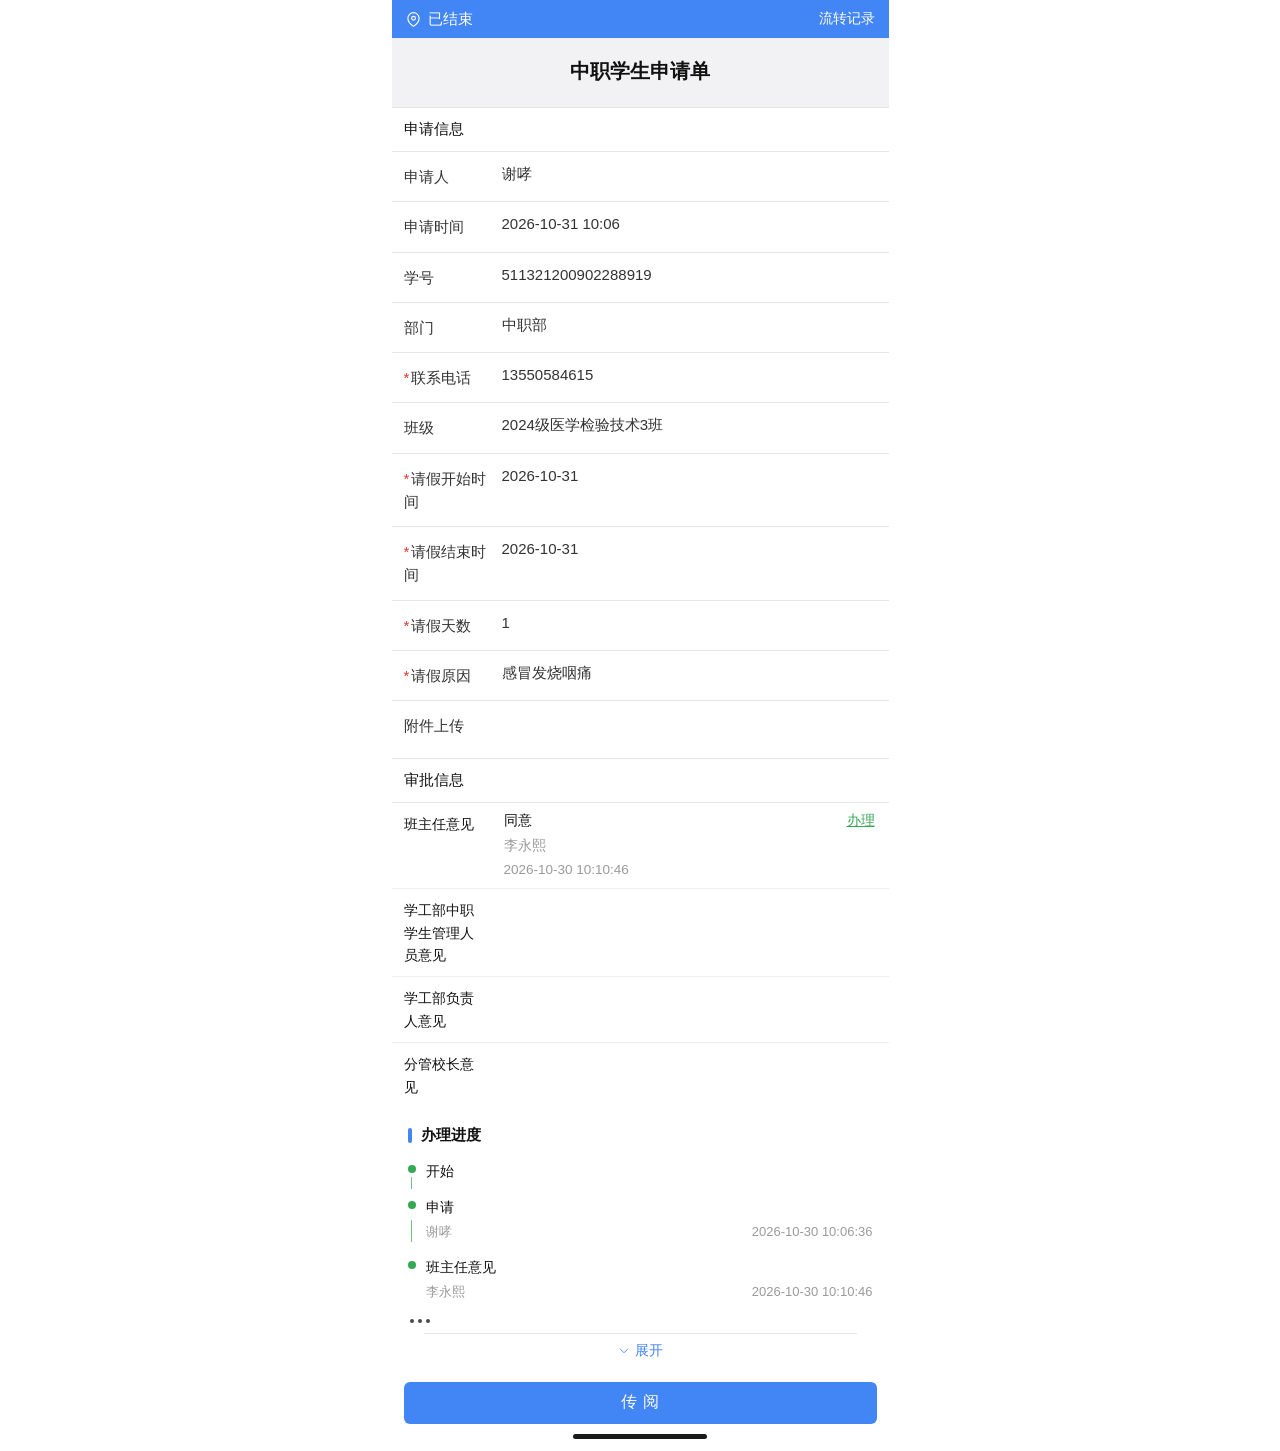
==== detail.html @ ee457fcc "shiwu-zhongxin: static offline build with local mock backend" ====
<!DOCTYPE html>
<html lang="zh-CN">
<head>
<meta charset="UTF-8">
<meta name="viewport" content="width=device-width, initial-scale=1.0">
<title>中职学生请假流程</title>
<style>
  * { margin: 0; padding: 0; box-sizing: border-box; -webkit-tap-highlight-color: transparent; }
  body {
    font-family: -apple-system, "PingFang SC", "Helvetica Neue", "Microsoft YaHei", sans-serif;
    background: #fff;
    max-width: 497px;
    margin: 0 auto;
    min-height: 100vh;
    display: flex; flex-direction: column;
    color: #333;
  }

  /* ===== 应用导航栏 ===== */
  .navbar {
    background: #fbfbfb;
    padding: 10px 16px 6px;
    text-align: center;
    position: relative;
    border-bottom: 1px solid #ececec;
  }
  .navbar .close {
    position: absolute; left: 16px; top: 13px;
    font-size: 22px; font-weight: 300; color: #111; line-height: 1;
    text-decoration: none;
  }
  .navbar .more {
    position: absolute; right: 16px; top: 14px;
    display: flex; gap: 4px;
  }
  .navbar .more i {
    width: 5px; height: 5px; border-radius: 50%;
    background: #111; display: block;
  }
  .navbar h1 { font-size: 17px; font-weight: 600; color: #111; }
  .navbar .url { font-size: 11px; color: #8e8e93; margin-top: 3px; }

  /* ===== 蓝色状态条 ===== */
  .status-bar {
    background: #4285f4;
    color: #fff;
    display: flex; justify-content: space-between; align-items: center;
    height: 38px;
    padding: 0 14px;
    font-size: 15px;
  }
  .status-bar .left { display: flex; align-items: center; gap: 7px; }
  .pin-icon { width: 15px; height: 15px; flex-shrink: 0; }
  .status-bar .right { font-size: 14px; }

  /* 收起上方的分隔横线 */
  .divider { height: 1px; background: #e5e5e5; margin: 0 16px; }

  /* ===== 表单区 ===== */
  .form-list { background: #fff; }
  .form-item {
    display: flex;
    border-bottom: 1px solid #eee;
    position: relative;
  }
  .form-item .form-label {
    width: 96px; flex-shrink: 0;
    padding: 10px 2px 10px 12px;
    font-size: 14px; color: #111; line-height: 1.6;
  }
  .form-item .form-content {
    flex: 1; padding: 9px 14px 11px 16px;
    font-size: 14px; color: #111;
  }
  .form-item .handle {
    color: #34a853; font-size: 14px;
    position: absolute; right: 14px;
  }
  .form-content .sub { color: #9a9a9a; font-size: 13.5px; margin-top: 7px; }

  .gap { height: 6px; background: #fff; }

  /* ===== 申请单页面 ===== */
  .page-title {
    background: #f2f2f4;
    text-align: center;
    font-size: 20px; font-weight: 600; color: #111;
    padding: 20px 0 22px;
  }
  .section-head {
    background: #fff;
    padding: 12px 12px;
    font-size: 15px; color: #111;
    border-bottom: 1px solid #e5e5e5;
    border-top: 1px solid #e5e5e5;
  }
  .info-item {
    display: flex;
    background: #fff;
    border-bottom: 1px solid #e5e5e5;
  }
  .info-item .info-label {
    width: 110px; flex-shrink: 0;
    padding: 13px 4px 13px 12px;
    font-size: 15px; color: #333; line-height: 1.55;
  }
  .info-item .info-label .req { color: #e53935; margin-right: 2px; }
  .info-item .info-value {
    flex: 1;
    padding: 13px 14px 13px 0;
    font-size: 15px; color: #333;
  }

  /* ===== 办理进度卡片 ===== */
  .progress-card {
    background: #fff;
    padding: 12px 16px 0;
  }
  .progress-title {
    display: flex; align-items: center; gap: 9px;
    font-size: 15px; font-weight: 600; color: #111;
  }
  .progress-title::before {
    content: ""; width: 4px; height: 15px;
    background: #4285f4; border-radius: 3px;
  }
  
  .timeline { list-style: none; margin-top: 16px; }
  
  .timeline li {
    position: relative;
    padding-left: 18px;
    padding-bottom: 16px; /* 节点间距 */
  }
  .timeline li:last-child { padding-bottom: 10px; }
  
  .timeline li::before {
    content: ""; position: absolute; left: 0; top: 4px;
    width: 8px; height: 8px; border-radius: 50%;
    background: #34a853;
    z-index: 1;
  }
  
  /* 🌟 核心修复：定义好上下安全区（留白），利用 margin 自动完美居中 */
  .timeline li::after {
    content: ""; 
    position: absolute; 
    left: 3.5px; 
    width: 1px;
    background: #6fbf87;
    border-radius: 1px;
    
    top: 14px; /* 距离上方绿球底部有 2px 空隙 */
    bottom: 6px; /* 距离下方绿球顶部有 2px 空隙 */
    margin: auto 0; /* 在这段安全区内自动垂直居中 */
  }

  /* 🌟 第二、三根线：长度保持原样（22px），完美居中 */
  .timeline li:not(:first-child)::after {
    height: 22px; 
  }

  /* 🌟 第一根线：稍微加长（12px），完美居中 */
  .timeline li:first-child::after {
    height: 12px; 
  }

  .timeline li:last-child::after { display: none; }
  
  .timeline .step-name { 
    font-size: 14px; 
    color: #111; 
    font-weight: 500; 
    line-height: 20px; 
  }
  
  .timeline .detail {
    display: flex; justify-content: space-between;
    margin-top: 6px; 
    padding-left: 0; 
    font-size: 13px; color: #9a9a9a;
    line-height: 18px;
  }
  
  /* 强制数字等宽，右侧时间对齐 */
  .timeline .detail span:last-child {
    font-variant-numeric: tabular-nums; 
    font-feature-settings: "tnum";
    text-align: right;
  }

  /* 默认折叠 */
  .timeline li.extra { display: none; }
  .timeline.expanded li.extra { display: block; }
  
  /* 折叠时第三步下方不显示绿线 */
  .timeline:not(.expanded) li:nth-child(3)::after { display: none !important; }

  /* ===== 三个点精确对齐 ===== */
  .dots {
    display: flex;
    align-items: center;
    padding-left: 2px; 
    padding-top: 2px;
    padding-bottom: 10px;
  }
  .dots i {
    width: 4px;
    height: 4px;
    border-radius: 50%;
    background: #4a4a4a;
    display: block;
    flex-shrink: 0;
  }
  .dots i + i {
    margin-left: 4px; 
  }

  /* ===== 展开/收起按钮 ===== */
  .collapse {
    display: flex;
    justify-content: center;
    align-items: center;
    color: #4285f4;
    font-size: 14px;
    padding: 8px 0 14px;
    cursor: pointer;
  }
  .collapse .chev { 
    width: 14px; 
    height: 14px; 
    margin-right: 4px; 
    transition: transform .2s; 
  }
  .collapse.closed .chev { 
    transform: rotate(180deg); 
  }

  /* ===== 底部按钮 ===== */
  .footer {
    margin-top: auto;
    background: #fff;
    padding: 8px 12px 4px;
  }
  .btn-circulate {
    display: block; width: 100%;
    background: #4285f4; color: #fff;
    border: none; border-radius: 6px;
    height: 42px;
    font-size: 16px; letter-spacing: 6px; text-indent: 6px;
    cursor: pointer;
  }
  .btn-circulate:active { background: #3372dd; }

  .home-indicator {
    width: 134px; height: 5px; border-radius: 3px;
    background: #1a1a1a;
    margin: 10px auto 8px;
  }
</style>
</head>
<body>

  <div class="status-bar">
    <span class="left"><svg class="pin-icon" viewBox="0 0 24 24" fill="none" stroke="#ffffff" stroke-width="1.8" stroke-linecap="round" stroke-linejoin="round"><path d="M21 10c0 7-9 13-9 13s-9-6-9-13a9 9 0 0 1 18 0z"/><circle cx="12" cy="10" r="3"/></svg>已结束</span>
    <span class="right">流转记录</span>
  </div>

  <div class="page-title">中职学生申请单</div>

  <div class="section-head">申请信息</div>
  <div class="info-item">
    <div class="info-label">申请人</div>
    <div class="info-value">谢哮</div>
  </div>
  <div class="info-item">
    <div class="info-label">申请时间</div>
    <div class="info-value">2026-10-31 10:06</div>
  </div>
  <div class="info-item">
    <div class="info-label">学号</div>
    <div class="info-value">511321200902288919</div>
  </div>
  <div class="info-item">
    <div class="info-label">部门</div>
    <div class="info-value">中职部</div>
  </div>
  <div class="info-item">
    <div class="info-label"><span class="req">*</span>联系电话</div>
    <div class="info-value">13550584615</div>
  </div>
  <div class="info-item">
    <div class="info-label">班级</div>
    <div class="info-value">2024级医学检验技术3班</div>
  </div>
  <div class="info-item">
    <div class="info-label"><span class="req">*</span>请假开始时间</div>
    <div class="info-value">2026-10-31</div>
  </div>
  <div class="info-item">
    <div class="info-label"><span class="req">*</span>请假结束时间</div>
    <div class="info-value">2026-10-31</div>
  </div>
  <div class="info-item">
    <div class="info-label"><span class="req">*</span>请假天数</div>
    <div class="info-value">1</div>
  </div>
  <div class="info-item">
    <div class="info-label"><span class="req">*</span>请假原因</div>
    <div class="info-value">感冒发烧咽痛</div>
  </div>
  <div class="info-item" style="border-bottom:none;">
    <div class="info-label">附件上传</div>
    <div class="info-value"></div>
  </div>

  <div class="section-head" style="margin-top:8px;">审批信息</div>

  <div class="form-list">
    <div class="form-item">
      <div class="form-label">班主任意见</div>
      <div class="form-content">
        <a class="handle" href="javascript:;">办理</a>
        <div>同意</div>
        <div class="sub">李永熙</div>
        <div class="sub">2026-10-30 10:10:46</div>
      </div>
    </div>
    <div class="form-item">
      <div class="form-label">学工部中职学生管理人员意见</div>
      <div class="form-content"></div>
    </div>
    <div class="form-item">
      <div class="form-label">学工部负责人意见</div>
      <div class="form-content"></div>
    </div>
    <div class="form-item" style="border-bottom:none;">
      <div class="form-label">分管校长意见</div>
      <div class="form-content"></div>
    </div>
  </div>

  <div class="gap"></div>

  <div class="progress-card">
    <div class="progress-title">办理进度</div>
    <ul class="timeline">
      <li>
        <div class="step-name">开始</div>
      </li>
      <li>
        <div class="step-name">申请</div>
        <div class="detail"><span>谢哮</span><span>2026-10-30 10:06:36</span></div>
      </li>
      <li>
        <div class="step-name">班主任意见</div>
        <div class="detail"><span>李永熙</span><span>2026-10-30 10:10:46</span></div>
      </li>
      <li class="extra">
        <div class="step-name">已结束</div>
      </li>
    </ul>
    
    <div class="dots" id="dots"><i></i><i></i><i></i></div>
    <div class="divider"></div>
    
    <div class="collapse closed" id="btnCollapse">
      <svg class="chev" viewBox="0 0 24 24" fill="none" stroke="currentColor" stroke-width="1.5" stroke-linecap="round" stroke-linejoin="round"><polyline points="6 15 12 9 18 15"></polyline></svg>
      <span id="collapseText">展开</span>
    </div>
  </div>

  <script>
    const btn = document.getElementById('btnCollapse');
    const tl = document.querySelector('.timeline');
    const dots = document.getElementById('dots');
    const text = document.getElementById('collapseText');
    btn.addEventListener('click', () => {
      const expanded = tl.classList.toggle('expanded');
      btn.classList.toggle('closed', !expanded);
      text.textContent = expanded ? '收起' : '展开';
      dots.style.display = expanded ? 'none' : 'flex';
    });
  </script>

  <div class="footer">
    <button class="btn-circulate">传阅</button>
    <div class="home-indicator"></div>
  </div>

</body>
</html>
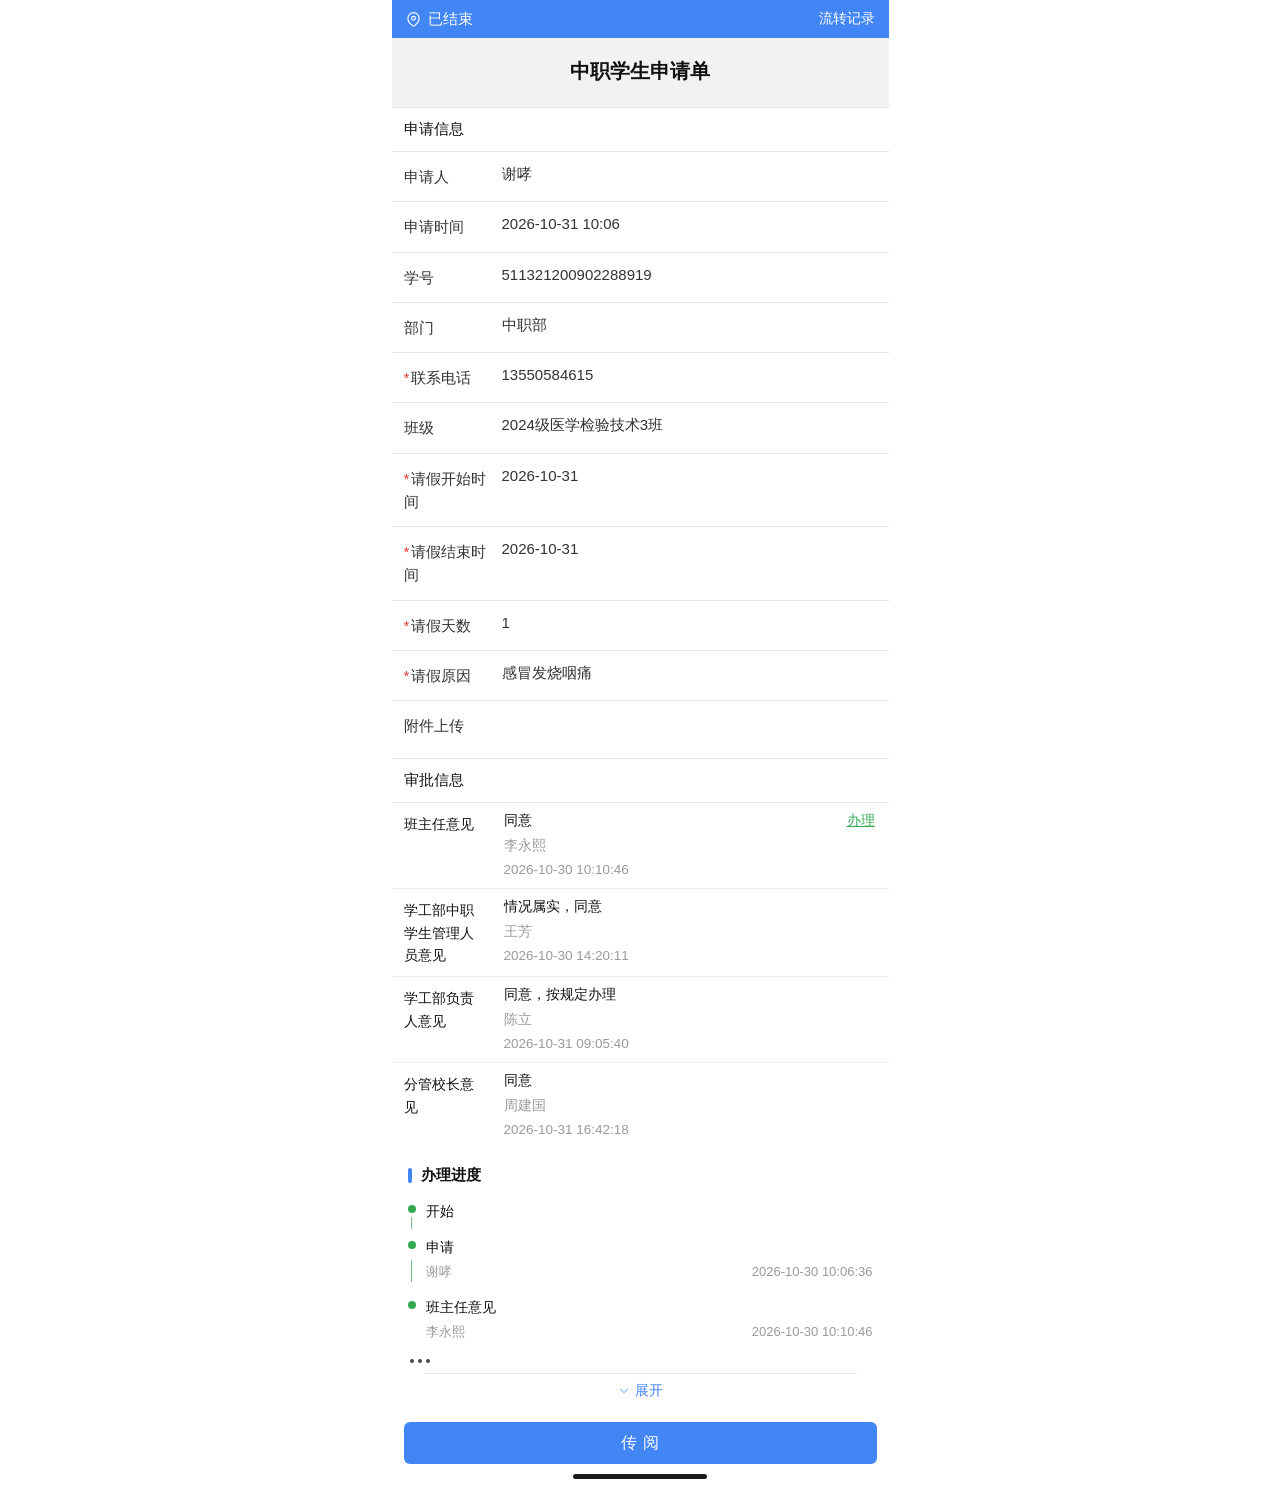
==== commit 52200a8d: "fix: detail expand, 4-level approval, circulate feedback" ====
--- a/detail.html
+++ b/detail.html
@@ -1,392 +1,447 @@
-<!DOCTYPE html>
-<html lang="zh-CN">
-<head>
-<meta charset="UTF-8">
-<meta name="viewport" content="width=device-width, initial-scale=1.0">
-<title>中职学生请假流程</title>
-<style>
-  * { margin: 0; padding: 0; box-sizing: border-box; -webkit-tap-highlight-color: transparent; }
-  body {
-    font-family: -apple-system, "PingFang SC", "Helvetica Neue", "Microsoft YaHei", sans-serif;
-    background: #fff;
-    max-width: 497px;
-    margin: 0 auto;
-    min-height: 100vh;
-    display: flex; flex-direction: column;
-    color: #333;
-  }
-
-  /* ===== 应用导航栏 ===== */
-  .navbar {
-    background: #fbfbfb;
-    padding: 10px 16px 6px;
-    text-align: center;
-    position: relative;
-    border-bottom: 1px solid #ececec;
-  }
-  .navbar .close {
-    position: absolute; left: 16px; top: 13px;
-    font-size: 22px; font-weight: 300; color: #111; line-height: 1;
-    text-decoration: none;
-  }
-  .navbar .more {
-    position: absolute; right: 16px; top: 14px;
-    display: flex; gap: 4px;
-  }
-  .navbar .more i {
-    width: 5px; height: 5px; border-radius: 50%;
-    background: #111; display: block;
-  }
-  .navbar h1 { font-size: 17px; font-weight: 600; color: #111; }
-  .navbar .url { font-size: 11px; color: #8e8e93; margin-top: 3px; }
-
-  /* ===== 蓝色状态条 ===== */
-  .status-bar {
-    background: #4285f4;
-    color: #fff;
-    display: flex; justify-content: space-between; align-items: center;
-    height: 38px;
-    padding: 0 14px;
-    font-size: 15px;
-  }
-  .status-bar .left { display: flex; align-items: center; gap: 7px; }
-  .pin-icon { width: 15px; height: 15px; flex-shrink: 0; }
-  .status-bar .right { font-size: 14px; }
-
-  /* 收起上方的分隔横线 */
-  .divider { height: 1px; background: #e5e5e5; margin: 0 16px; }
-
-  /* ===== 表单区 ===== */
-  .form-list { background: #fff; }
-  .form-item {
-    display: flex;
-    border-bottom: 1px solid #eee;
-    position: relative;
-  }
-  .form-item .form-label {
-    width: 96px; flex-shrink: 0;
-    padding: 10px 2px 10px 12px;
-    font-size: 14px; color: #111; line-height: 1.6;
-  }
-  .form-item .form-content {
-    flex: 1; padding: 9px 14px 11px 16px;
-    font-size: 14px; color: #111;
-  }
-  .form-item .handle {
-    color: #34a853; font-size: 14px;
-    position: absolute; right: 14px;
-  }
-  .form-content .sub { color: #9a9a9a; font-size: 13.5px; margin-top: 7px; }
-
-  .gap { height: 6px; background: #fff; }
-
-  /* ===== 申请单页面 ===== */
-  .page-title {
-    background: #f2f2f4;
-    text-align: center;
-    font-size: 20px; font-weight: 600; color: #111;
-    padding: 20px 0 22px;
-  }
-  .section-head {
-    background: #fff;
-    padding: 12px 12px;
-    font-size: 15px; color: #111;
-    border-bottom: 1px solid #e5e5e5;
-    border-top: 1px solid #e5e5e5;
-  }
-  .info-item {
-    display: flex;
-    background: #fff;
-    border-bottom: 1px solid #e5e5e5;
-  }
-  .info-item .info-label {
-    width: 110px; flex-shrink: 0;
-    padding: 13px 4px 13px 12px;
-    font-size: 15px; color: #333; line-height: 1.55;
-  }
-  .info-item .info-label .req { color: #e53935; margin-right: 2px; }
-  .info-item .info-value {
-    flex: 1;
-    padding: 13px 14px 13px 0;
-    font-size: 15px; color: #333;
-  }
-
-  /* ===== 办理进度卡片 ===== */
-  .progress-card {
-    background: #fff;
-    padding: 12px 16px 0;
-  }
-  .progress-title {
-    display: flex; align-items: center; gap: 9px;
-    font-size: 15px; font-weight: 600; color: #111;
-  }
-  .progress-title::before {
-    content: ""; width: 4px; height: 15px;
-    background: #4285f4; border-radius: 3px;
-  }
-  
-  .timeline { list-style: none; margin-top: 16px; }
-  
-  .timeline li {
-    position: relative;
-    padding-left: 18px;
-    padding-bottom: 16px; /* 节点间距 */
-  }
-  .timeline li:last-child { padding-bottom: 10px; }
-  
-  .timeline li::before {
-    content: ""; position: absolute; left: 0; top: 4px;
-    width: 8px; height: 8px; border-radius: 50%;
-    background: #34a853;
-    z-index: 1;
-  }
-  
-  /* 🌟 核心修复：定义好上下安全区（留白），利用 margin 自动完美居中 */
-  .timeline li::after {
-    content: ""; 
-    position: absolute; 
-    left: 3.5px; 
-    width: 1px;
-    background: #6fbf87;
-    border-radius: 1px;
-    
-    top: 14px; /* 距离上方绿球底部有 2px 空隙 */
-    bottom: 6px; /* 距离下方绿球顶部有 2px 空隙 */
-    margin: auto 0; /* 在这段安全区内自动垂直居中 */
-  }
-
-  /* 🌟 第二、三根线：长度保持原样（22px），完美居中 */
-  .timeline li:not(:first-child)::after {
-    height: 22px; 
-  }
-
-  /* 🌟 第一根线：稍微加长（12px），完美居中 */
-  .timeline li:first-child::after {
-    height: 12px; 
-  }
-
-  .timeline li:last-child::after { display: none; }
-  
-  .timeline .step-name { 
-    font-size: 14px; 
-    color: #111; 
-    font-weight: 500; 
-    line-height: 20px; 
-  }
-  
-  .timeline .detail {
-    display: flex; justify-content: space-between;
-    margin-top: 6px; 
-    padding-left: 0; 
-    font-size: 13px; color: #9a9a9a;
-    line-height: 18px;
-  }
-  
-  /* 强制数字等宽，右侧时间对齐 */
-  .timeline .detail span:last-child {
-    font-variant-numeric: tabular-nums; 
-    font-feature-settings: "tnum";
-    text-align: right;
-  }
-
-  /* 默认折叠 */
-  .timeline li.extra { display: none; }
-  .timeline.expanded li.extra { display: block; }
-  
-  /* 折叠时第三步下方不显示绿线 */
-  .timeline:not(.expanded) li:nth-child(3)::after { display: none !important; }
-
-  /* ===== 三个点精确对齐 ===== */
-  .dots {
-    display: flex;
-    align-items: center;
-    padding-left: 2px; 
-    padding-top: 2px;
-    padding-bottom: 10px;
-  }
-  .dots i {
-    width: 4px;
-    height: 4px;
-    border-radius: 50%;
-    background: #4a4a4a;
-    display: block;
-    flex-shrink: 0;
-  }
-  .dots i + i {
-    margin-left: 4px; 
-  }
-
-  /* ===== 展开/收起按钮 ===== */
-  .collapse {
-    display: flex;
-    justify-content: center;
-    align-items: center;
-    color: #4285f4;
-    font-size: 14px;
-    padding: 8px 0 14px;
-    cursor: pointer;
-  }
-  .collapse .chev { 
-    width: 14px; 
-    height: 14px; 
-    margin-right: 4px; 
-    transition: transform .2s; 
-  }
-  .collapse.closed .chev { 
-    transform: rotate(180deg); 
-  }
-
-  /* ===== 底部按钮 ===== */
-  .footer {
-    margin-top: auto;
-    background: #fff;
-    padding: 8px 12px 4px;
-  }
-  .btn-circulate {
-    display: block; width: 100%;
-    background: #4285f4; color: #fff;
-    border: none; border-radius: 6px;
-    height: 42px;
-    font-size: 16px; letter-spacing: 6px; text-indent: 6px;
-    cursor: pointer;
-  }
-  .btn-circulate:active { background: #3372dd; }
-
-  .home-indicator {
-    width: 134px; height: 5px; border-radius: 3px;
-    background: #1a1a1a;
-    margin: 10px auto 8px;
-  }
-</style>
-</head>
-<body>
-
-  <div class="status-bar">
-    <span class="left"><svg class="pin-icon" viewBox="0 0 24 24" fill="none" stroke="#ffffff" stroke-width="1.8" stroke-linecap="round" stroke-linejoin="round"><path d="M21 10c0 7-9 13-9 13s-9-6-9-13a9 9 0 0 1 18 0z"/><circle cx="12" cy="10" r="3"/></svg>已结束</span>
-    <span class="right">流转记录</span>
-  </div>
-
-  <div class="page-title">中职学生申请单</div>
-
-  <div class="section-head">申请信息</div>
-  <div class="info-item">
-    <div class="info-label">申请人</div>
-    <div class="info-value">谢哮</div>
-  </div>
-  <div class="info-item">
-    <div class="info-label">申请时间</div>
-    <div class="info-value">2026-10-31 10:06</div>
-  </div>
-  <div class="info-item">
-    <div class="info-label">学号</div>
-    <div class="info-value">511321200902288919</div>
-  </div>
-  <div class="info-item">
-    <div class="info-label">部门</div>
-    <div class="info-value">中职部</div>
-  </div>
-  <div class="info-item">
-    <div class="info-label"><span class="req">*</span>联系电话</div>
-    <div class="info-value">13550584615</div>
-  </div>
-  <div class="info-item">
-    <div class="info-label">班级</div>
-    <div class="info-value">2024级医学检验技术3班</div>
-  </div>
-  <div class="info-item">
-    <div class="info-label"><span class="req">*</span>请假开始时间</div>
-    <div class="info-value">2026-10-31</div>
-  </div>
-  <div class="info-item">
-    <div class="info-label"><span class="req">*</span>请假结束时间</div>
-    <div class="info-value">2026-10-31</div>
-  </div>
-  <div class="info-item">
-    <div class="info-label"><span class="req">*</span>请假天数</div>
-    <div class="info-value">1</div>
-  </div>
-  <div class="info-item">
-    <div class="info-label"><span class="req">*</span>请假原因</div>
-    <div class="info-value">感冒发烧咽痛</div>
-  </div>
-  <div class="info-item" style="border-bottom:none;">
-    <div class="info-label">附件上传</div>
-    <div class="info-value"></div>
-  </div>
-
-  <div class="section-head" style="margin-top:8px;">审批信息</div>
-
-  <div class="form-list">
-    <div class="form-item">
-      <div class="form-label">班主任意见</div>
-      <div class="form-content">
-        <a class="handle" href="javascript:;">办理</a>
-        <div>同意</div>
-        <div class="sub">李永熙</div>
-        <div class="sub">2026-10-30 10:10:46</div>
-      </div>
-    </div>
-    <div class="form-item">
-      <div class="form-label">学工部中职学生管理人员意见</div>
-      <div class="form-content"></div>
-    </div>
-    <div class="form-item">
-      <div class="form-label">学工部负责人意见</div>
-      <div class="form-content"></div>
-    </div>
-    <div class="form-item" style="border-bottom:none;">
-      <div class="form-label">分管校长意见</div>
-      <div class="form-content"></div>
-    </div>
-  </div>
-
-  <div class="gap"></div>
-
-  <div class="progress-card">
-    <div class="progress-title">办理进度</div>
-    <ul class="timeline">
-      <li>
-        <div class="step-name">开始</div>
-      </li>
-      <li>
-        <div class="step-name">申请</div>
-        <div class="detail"><span>谢哮</span><span>2026-10-30 10:06:36</span></div>
-      </li>
-      <li>
-        <div class="step-name">班主任意见</div>
-        <div class="detail"><span>李永熙</span><span>2026-10-30 10:10:46</span></div>
-      </li>
-      <li class="extra">
-        <div class="step-name">已结束</div>
-      </li>
-    </ul>
-    
-    <div class="dots" id="dots"><i></i><i></i><i></i></div>
-    <div class="divider"></div>
-    
-    <div class="collapse closed" id="btnCollapse">
-      <svg class="chev" viewBox="0 0 24 24" fill="none" stroke="currentColor" stroke-width="1.5" stroke-linecap="round" stroke-linejoin="round"><polyline points="6 15 12 9 18 15"></polyline></svg>
-      <span id="collapseText">展开</span>
-    </div>
-  </div>
-
-  <script>
-    const btn = document.getElementById('btnCollapse');
-    const tl = document.querySelector('.timeline');
-    const dots = document.getElementById('dots');
-    const text = document.getElementById('collapseText');
-    btn.addEventListener('click', () => {
-      const expanded = tl.classList.toggle('expanded');
-      btn.classList.toggle('closed', !expanded);
-      text.textContent = expanded ? '收起' : '展开';
-      dots.style.display = expanded ? 'none' : 'flex';
-    });
-  </script>
-
-  <div class="footer">
-    <button class="btn-circulate">传阅</button>
-    <div class="home-indicator"></div>
-  </div>
-
-</body>
+<!DOCTYPE html>
+<html lang="zh-CN">
+<head>
+<meta charset="UTF-8">
+<meta name="viewport" content="width=device-width, initial-scale=1.0">
+<title>中职学生请假流程</title>
+<style>
+  * { margin: 0; padding: 0; box-sizing: border-box; -webkit-tap-highlight-color: transparent; }
+  body {
+    font-family: -apple-system, "PingFang SC", "Helvetica Neue", "Microsoft YaHei", sans-serif;
+    background: #fff;
+    max-width: 497px;
+    margin: 0 auto;
+    min-height: 100vh;
+    display: flex; flex-direction: column;
+    color: #333;
+  }
+
+  /* ===== 应用导航栏 ===== */
+  .navbar {
+    background: #fbfbfb;
+    padding: 10px 16px 6px;
+    text-align: center;
+    position: relative;
+    border-bottom: 1px solid #ececec;
+  }
+  .navbar .close {
+    position: absolute; left: 16px; top: 13px;
+    font-size: 22px; font-weight: 300; color: #111; line-height: 1;
+    text-decoration: none;
+  }
+  .navbar .more {
+    position: absolute; right: 16px; top: 14px;
+    display: flex; gap: 4px;
+  }
+  .navbar .more i {
+    width: 5px; height: 5px; border-radius: 50%;
+    background: #111; display: block;
+  }
+  .navbar h1 { font-size: 17px; font-weight: 600; color: #111; }
+  .navbar .url { font-size: 11px; color: #8e8e93; margin-top: 3px; }
+
+  /* ===== 蓝色状态条 ===== */
+  .status-bar {
+    background: #4285f4;
+    color: #fff;
+    display: flex; justify-content: space-between; align-items: center;
+    height: 38px;
+    padding: 0 14px;
+    font-size: 15px;
+  }
+  .status-bar .left { display: flex; align-items: center; gap: 7px; }
+  .pin-icon { width: 15px; height: 15px; flex-shrink: 0; }
+  .status-bar .right { font-size: 14px; }
+
+  /* 收起上方的分隔横线 */
+  .divider { height: 1px; background: #e5e5e5; margin: 0 16px; }
+
+  /* ===== 表单区 ===== */
+  .form-list { background: #fff; }
+  .form-item {
+    display: flex;
+    border-bottom: 1px solid #eee;
+    position: relative;
+  }
+  .form-item .form-label {
+    width: 96px; flex-shrink: 0;
+    padding: 10px 2px 10px 12px;
+    font-size: 14px; color: #111; line-height: 1.6;
+  }
+  .form-item .form-content {
+    flex: 1; padding: 9px 14px 11px 16px;
+    font-size: 14px; color: #111;
+  }
+  .form-item .handle {
+    color: #34a853; font-size: 14px;
+    position: absolute; right: 14px;
+  }
+  .form-content .sub { color: #9a9a9a; font-size: 13.5px; margin-top: 7px; }
+
+  .gap { height: 6px; background: #fff; }
+
+  /* ===== 申请单页面 ===== */
+  .page-title {
+    background: #f2f2f4;
+    text-align: center;
+    font-size: 20px; font-weight: 600; color: #111;
+    padding: 20px 0 22px;
+  }
+  .section-head {
+    background: #fff;
+    padding: 12px 12px;
+    font-size: 15px; color: #111;
+    border-bottom: 1px solid #e5e5e5;
+    border-top: 1px solid #e5e5e5;
+  }
+  .info-item {
+    display: flex;
+    background: #fff;
+    border-bottom: 1px solid #e5e5e5;
+  }
+  .info-item .info-label {
+    width: 110px; flex-shrink: 0;
+    padding: 13px 4px 13px 12px;
+    font-size: 15px; color: #333; line-height: 1.55;
+  }
+  .info-item .info-label .req { color: #e53935; margin-right: 2px; }
+  .info-item .info-value {
+    flex: 1;
+    padding: 13px 14px 13px 0;
+    font-size: 15px; color: #333;
+  }
+
+  /* ===== 办理进度卡片 ===== */
+  .progress-card {
+    background: #fff;
+    padding: 12px 16px 0;
+  }
+  .progress-title {
+    display: flex; align-items: center; gap: 9px;
+    font-size: 15px; font-weight: 600; color: #111;
+  }
+  .progress-title::before {
+    content: ""; width: 4px; height: 15px;
+    background: #4285f4; border-radius: 3px;
+  }
+  
+  .timeline { list-style: none; margin-top: 16px; }
+  
+  .timeline li {
+    position: relative;
+    padding-left: 18px;
+    padding-bottom: 16px; /* 节点间距 */
+  }
+  .timeline li:last-child { padding-bottom: 10px; }
+  
+  .timeline li::before {
+    content: ""; position: absolute; left: 0; top: 4px;
+    width: 8px; height: 8px; border-radius: 50%;
+    background: #34a853;
+    z-index: 1;
+  }
+  
+  /* 🌟 核心修复：定义好上下安全区（留白），利用 margin 自动完美居中 */
+  .timeline li::after {
+    content: ""; 
+    position: absolute; 
+    left: 3.5px; 
+    width: 1px;
+    background: #6fbf87;
+    border-radius: 1px;
+    
+    top: 14px; /* 距离上方绿球底部有 2px 空隙 */
+    bottom: 6px; /* 距离下方绿球顶部有 2px 空隙 */
+    margin: auto 0; /* 在这段安全区内自动垂直居中 */
+  }
+
+  /* 🌟 第二、三根线：长度保持原样（22px），完美居中 */
+  .timeline li:not(:first-child)::after {
+    height: 22px; 
+  }
+
+  /* 🌟 第一根线：稍微加长（12px），完美居中 */
+  .timeline li:first-child::after {
+    height: 12px; 
+  }
+
+  .timeline li:last-child::after { display: none; }
+  
+  .timeline .step-name { 
+    font-size: 14px; 
+    color: #111; 
+    font-weight: 500; 
+    line-height: 20px; 
+  }
+  
+  .timeline .detail {
+    display: flex; justify-content: space-between;
+    margin-top: 6px; 
+    padding-left: 0; 
+    font-size: 13px; color: #9a9a9a;
+    line-height: 18px;
+  }
+  
+  /* 强制数字等宽，右侧时间对齐 */
+  .timeline .detail span:last-child {
+    font-variant-numeric: tabular-nums; 
+    font-feature-settings: "tnum";
+    text-align: right;
+  }
+
+  /* 默认折叠 */
+  .timeline li.extra { display: none; }
+  .timeline.expanded li.extra { display: block; }
+  
+  /* 折叠时第三步下方不显示绿线 */
+  .timeline:not(.expanded) li:nth-child(3)::after { display: none !important; }
+
+  /* ===== 三个点精确对齐 ===== */
+  .dots {
+    display: flex;
+    align-items: center;
+    padding-left: 2px; 
+    padding-top: 2px;
+    padding-bottom: 10px;
+  }
+  .dots i {
+    width: 4px;
+    height: 4px;
+    border-radius: 50%;
+    background: #4a4a4a;
+    display: block;
+    flex-shrink: 0;
+  }
+  .dots i + i {
+    margin-left: 4px; 
+  }
+
+  /* ===== 展开/收起按钮 ===== */
+  .collapse {
+    display: flex;
+    justify-content: center;
+    align-items: center;
+    color: #4285f4;
+    font-size: 14px;
+    padding: 8px 0 14px;
+    cursor: pointer;
+  }
+  .collapse .chev { 
+    width: 14px; 
+    height: 14px; 
+    margin-right: 4px; 
+    transition: transform .2s; 
+  }
+  .collapse.closed .chev { 
+    transform: rotate(180deg); 
+  }
+
+  /* ===== 底部按钮 ===== */
+  .footer {
+    margin-top: auto;
+    background: #fff;
+    padding: 8px 12px 4px;
+  }
+  .btn-circulate {
+    display: block; width: 100%;
+    background: #4285f4; color: #fff;
+    border: none; border-radius: 6px;
+    height: 42px;
+    font-size: 16px; letter-spacing: 6px; text-indent: 6px;
+    cursor: pointer;
+  }
+  .btn-circulate:active { background: #3372dd; }
+
+  .home-indicator {
+    width: 134px; height: 5px; border-radius: 3px;
+    background: #1a1a1a;
+    margin: 10px auto 8px;
+  }
+</style>
+</head>
+<body>
+
+  <div class="status-bar">
+    <span class="left"><svg class="pin-icon" viewBox="0 0 24 24" fill="none" stroke="#ffffff" stroke-width="1.8" stroke-linecap="round" stroke-linejoin="round"><path d="M21 10c0 7-9 13-9 13s-9-6-9-13a9 9 0 0 1 18 0z"/><circle cx="12" cy="10" r="3"/></svg>已结束</span>
+    <span class="right">流转记录</span>
+  </div>
+
+  <div class="page-title">中职学生申请单</div>
+
+  <div class="section-head">申请信息</div>
+  <div class="info-item">
+    <div class="info-label">申请人</div>
+    <div class="info-value">谢哮</div>
+  </div>
+  <div class="info-item">
+    <div class="info-label">申请时间</div>
+    <div class="info-value" data-t="applyTime">2026-10-31 10:06</div>
+  </div>
+  <div class="info-item">
+    <div class="info-label">学号</div>
+    <div class="info-value">511321200902288919</div>
+  </div>
+  <div class="info-item">
+    <div class="info-label">部门</div>
+    <div class="info-value">中职部</div>
+  </div>
+  <div class="info-item">
+    <div class="info-label"><span class="req">*</span>联系电话</div>
+    <div class="info-value">13550584615</div>
+  </div>
+  <div class="info-item">
+    <div class="info-label">班级</div>
+    <div class="info-value">2024级医学检验技术3班</div>
+  </div>
+  <div class="info-item">
+    <div class="info-label"><span class="req">*</span>请假开始时间</div>
+    <div class="info-value" data-t="leaveStart">2026-10-31</div>
+  </div>
+  <div class="info-item">
+    <div class="info-label"><span class="req">*</span>请假结束时间</div>
+    <div class="info-value" data-t="leaveEnd">2026-10-31</div>
+  </div>
+  <div class="info-item">
+    <div class="info-label"><span class="req">*</span>请假天数</div>
+    <div class="info-value" data-t="leaveDays">1</div>
+  </div>
+  <div class="info-item">
+    <div class="info-label"><span class="req">*</span>请假原因</div>
+    <div class="info-value" data-t="reason">感冒发烧咽痛</div>
+  </div>
+  <div class="info-item" style="border-bottom:none;">
+    <div class="info-label">附件上传</div>
+    <div class="info-value"></div>
+  </div>
+
+  <div class="section-head" style="margin-top:8px;">审批信息</div>
+
+  <div class="form-list">
+    <div class="form-item">
+      <div class="form-label">班主任意见</div>
+      <div class="form-content">
+        <a class="handle" href="javascript:;">办理</a>
+        <div>同意</div>
+        <div class="sub">李永熙</div>
+        <div class="sub" data-t="approveTime">2026-10-30 10:10:46</div>
+      </div>
+    </div>
+    <div class="form-item">
+      <div class="form-label">学工部中职学生管理人员意见</div>
+      <div class="form-content">
+        <div data-t="op2">情况属实，同意</div>
+        <div class="sub">王芳</div>
+        <div class="sub" data-t="op2Time">2026-10-30 14:20:11</div>
+      </div>
+    </div>
+    <div class="form-item">
+      <div class="form-label">学工部负责人意见</div>
+      <div class="form-content">
+        <div data-t="op3">同意，按规定办理</div>
+        <div class="sub">陈立</div>
+        <div class="sub" data-t="op3Time">2026-10-31 09:05:40</div>
+      </div>
+    </div>
+    <div class="form-item" style="border-bottom:none;">
+      <div class="form-label">分管校长意见</div>
+      <div class="form-content">
+        <div data-t="op4">同意</div>
+        <div class="sub">周建国</div>
+        <div class="sub" data-t="op4Time">2026-10-31 16:42:18</div>
+      </div>
+    </div>
+  </div>
+
+  <div class="gap"></div>
+
+  <div class="progress-card">
+    <div class="progress-title">办理进度</div>
+    <ul class="timeline">
+      <li>
+        <div class="step-name">开始</div>
+      </li>
+      <li>
+        <div class="step-name">申请</div>
+        <div class="detail"><span>谢哮</span><span data-t="tlApply">2026-10-30 10:06:36</span></div>
+      </li>
+      <li>
+        <div class="step-name">班主任意见</div>
+        <div class="detail"><span>李永熙</span><span data-t="tlApprove">2026-10-30 10:10:46</span></div>
+      </li>
+      <li class="extra">
+        <div class="step-name">学工部中职学生管理人员意见</div>
+        <div class="detail"><span>王芳</span><span data-t="tl2">2026-10-30 14:20:11</span></div>
+      </li>
+      <li class="extra">
+        <div class="step-name">学工部负责人意见</div>
+        <div class="detail"><span>陈立</span><span data-t="tl3">2026-10-31 09:05:40</span></div>
+      </li>
+      <li class="extra">
+        <div class="step-name">分管校长意见</div>
+        <div class="detail"><span>周建国</span><span data-t="tl4">2026-10-31 16:42:18</span></div>
+      </li>
+      <li class="extra">
+        <div class="step-name" data-t="endStep">已结束</div>
+      </li>
+    </ul>
+    
+    <div class="dots" id="dots"><i></i><i></i><i></i></div>
+    <div class="divider"></div>
+    
+    <div class="collapse closed" id="btnCollapse">
+      <svg class="chev" viewBox="0 0 24 24" fill="none" stroke="currentColor" stroke-width="1.5" stroke-linecap="round" stroke-linejoin="round"><polyline points="6 15 12 9 18 15"></polyline></svg>
+      <span id="collapseText">展开</span>
+    </div>
+  </div>
+
+  <script>
+    window.__detailScriptRan = true;
+    const btn = document.getElementById('btnCollapse');
+    const tl = document.querySelector('.timeline');
+    const dots = document.getElementById('dots');
+    const text = document.getElementById('collapseText');
+    btn.addEventListener('click', () => {
+      const expanded = tl.classList.toggle('expanded');
+      btn.classList.toggle('closed', !expanded);
+      text.textContent = expanded ? '收起' : '展开';
+      dots.style.display = expanded ? 'none' : 'flex';
+    });
+  </script>
+
+
+  <div class="footer">
+    <button class="btn-circulate" id="btnCirculate">传阅</button>
+    <div class="home-indicator"></div>
+  </div>
+
+  <script>
+    /* 传阅 / 办理：给个明确反馈，避免点了像没反应 */
+    function detailToast(msg) {
+      var t = document.getElementById('__dtToast');
+      if (!t) {
+        t = document.createElement('div');
+        t.id = '__dtToast';
+        t.style.cssText = 'position:fixed;left:50%;top:50%;transform:translate(-50%,-50%);' +
+          'background:rgba(0,0,0,.78);color:#fff;font-size:14px;padding:11px 22px;' +
+          'border-radius:8px;z-index:9999;pointer-events:none;opacity:0;transition:opacity .18s;';
+        document.body.appendChild(t);
+      }
+      t.textContent = msg;
+      t.style.opacity = '1';
+      clearTimeout(t.__timer);
+      t.__timer = setTimeout(function () { t.style.opacity = '0'; }, 1500);
+    }
+    var circ = document.getElementById('btnCirculate');
+    if (circ) circ.addEventListener('click', function () { detailToast('已发起传阅'); });
+    var handles = document.querySelectorAll('.handle');
+    for (var hi = 0; hi < handles.length; hi++) {
+      handles[hi].addEventListener('click', function (e) {
+        e.preventDefault();
+        detailToast('离线演示版，办理需连接服务器');
+      });
+    }
+  </script>
+
+
+</body>
 </html>
